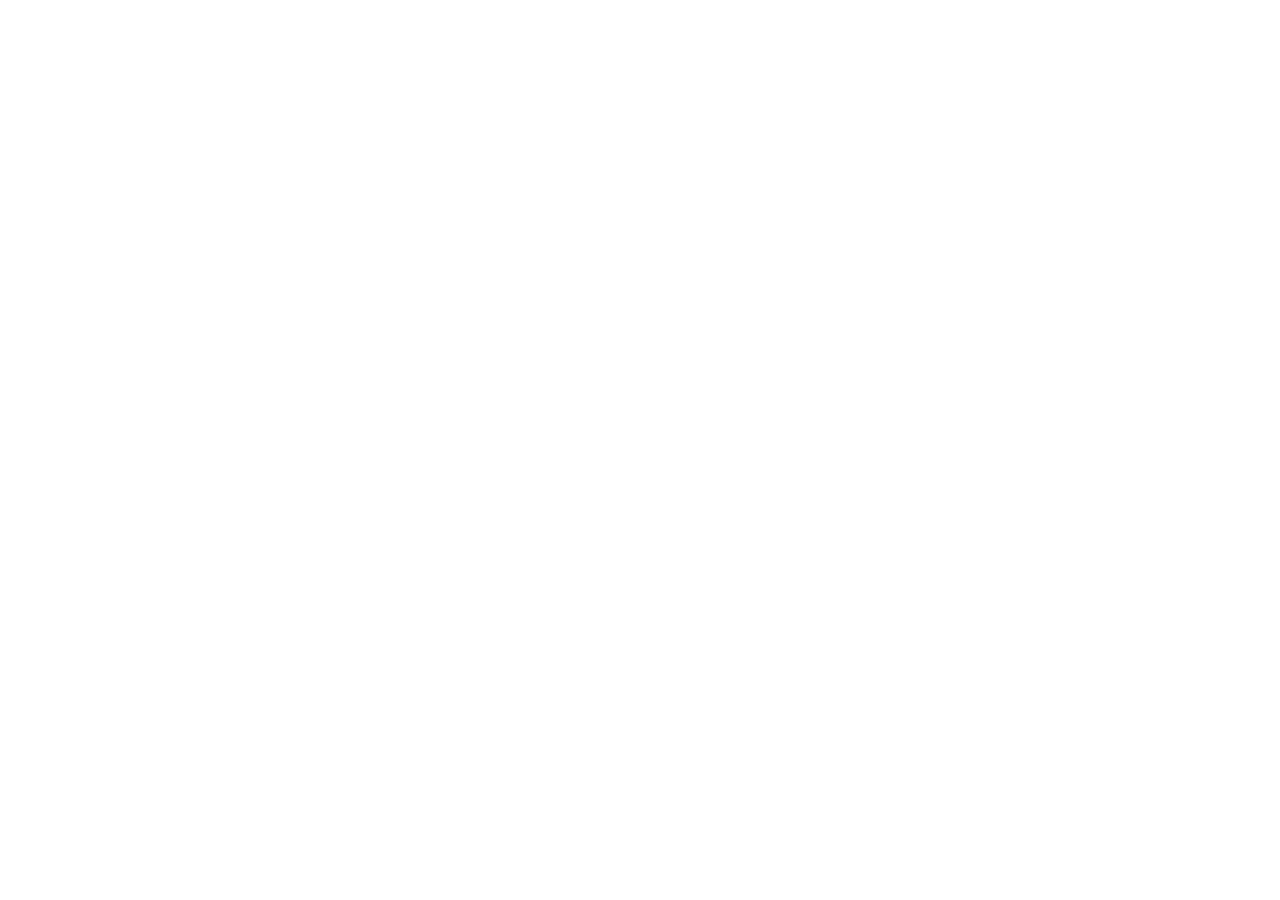
==== clipboard-landing-page-master/index.html @ 5b3d3be3 "Clipboard Landing page starter" ====
<!doctype html>
<html lang="en">
  <head>
    <meta charset="UTF-8" />
    <meta name="viewport" content="width=device-width, initial-scale=1.0" />
    <title>Clipboard Landing Page</title>
    <link rel="stylesheet" href="style.css" />
  </head>
  <body></body>
</html>
---- clipboard-landing-page-master/style.css ----
@import "main.css";
@import "mobile.main.css";

/* bai-jamjuree-regular - latin */
@font-face {
  font-display: swap;
  font-family: "Bai Jamjuree";
  font-style: normal;
  font-weight: 400;
  src: url("./fonts/bai-jamjuree-v13-latin-regular.woff2") format("woff2");
}
/* bai-jamjuree-600 - latin */
@font-face {
  font-display: swap;
  font-family: "Bai Jamjuree";
  font-style: normal;
  font-weight: 600;
  src: url("./fonts/bai-jamjuree-v13-latin-600.woff2") format("woff2");
}

:root {
  --green500: hsl(171, 66%, 44%);
  --blue100: hsl(233, 100%, 69%);
  --gray700: hsl(210, 10%, 33%);
  --gray500: hsl(201, 11%, 66%);
}

* {
  margin: unset;
  padding: unset;
  box-sizing: border-box;
}

html {
  font-size: 16px;
  font-family: "Bai Jamjuree", sans-serif;
}
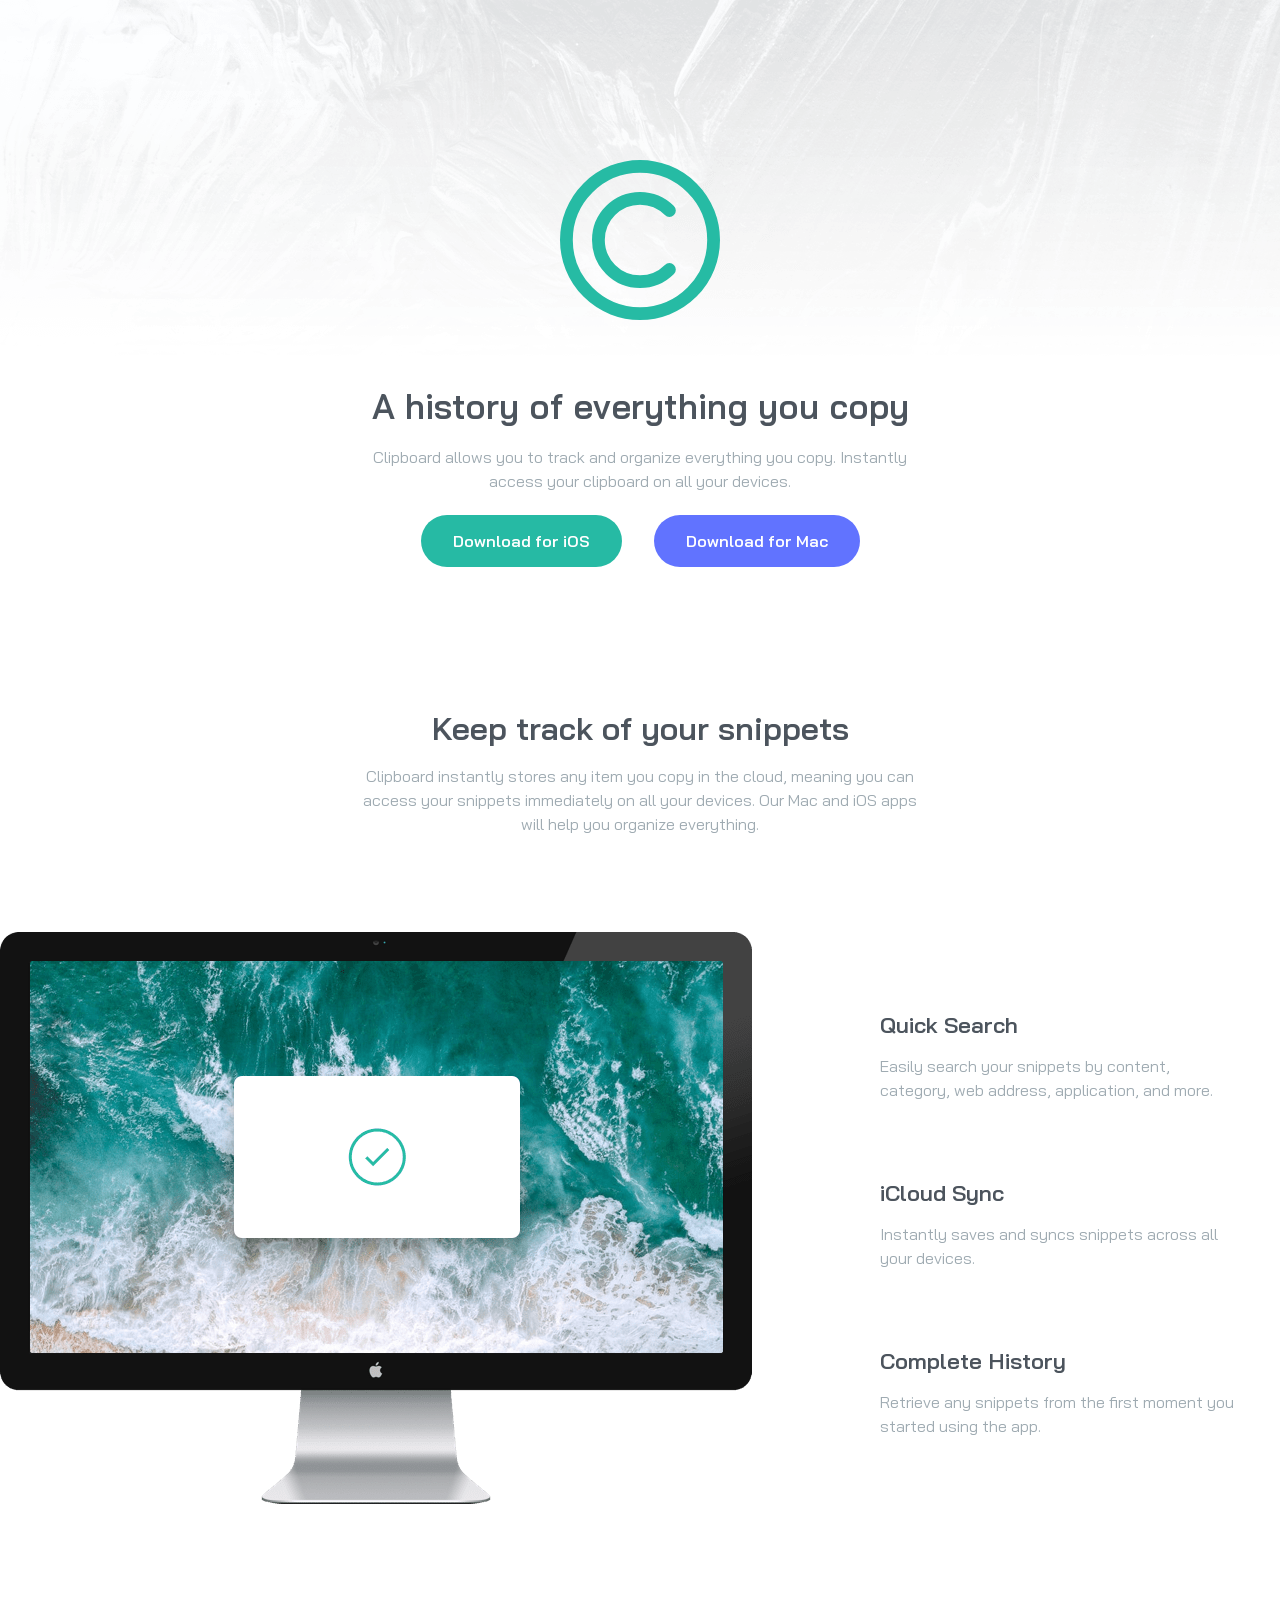
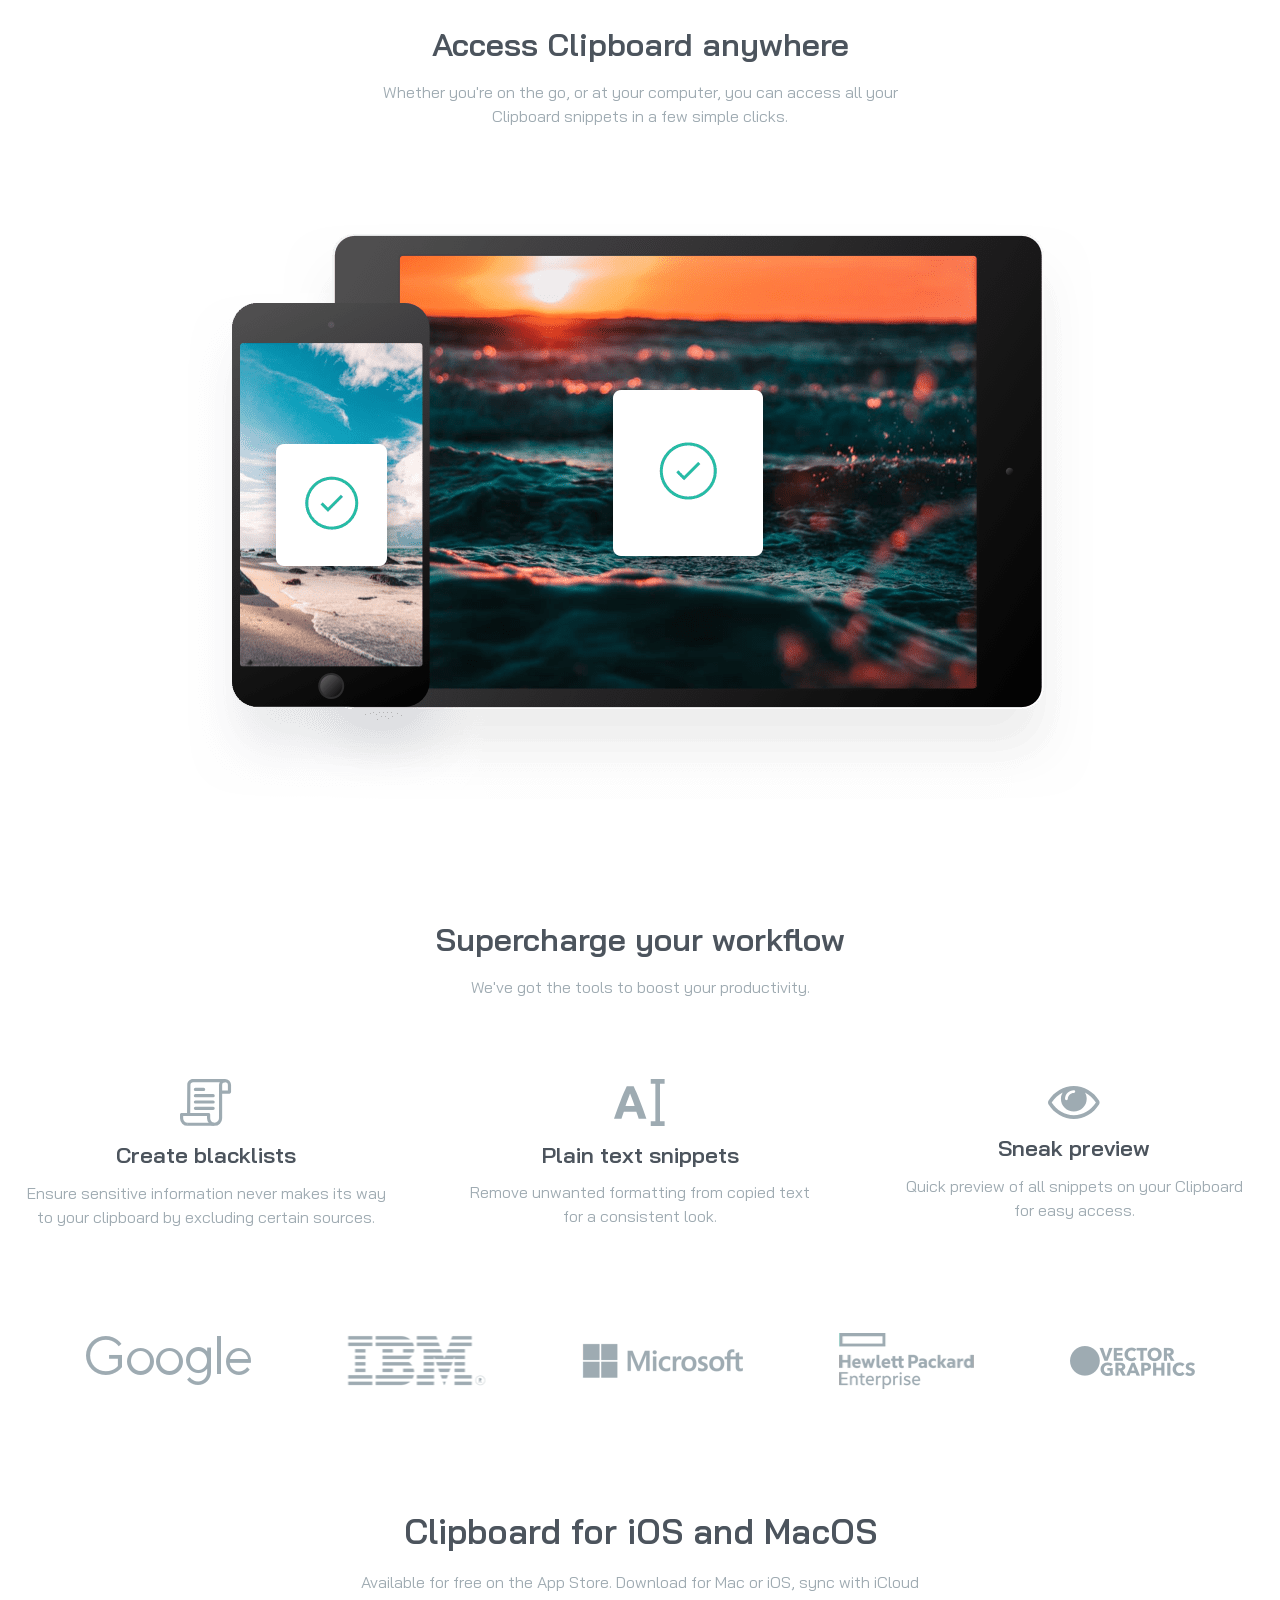
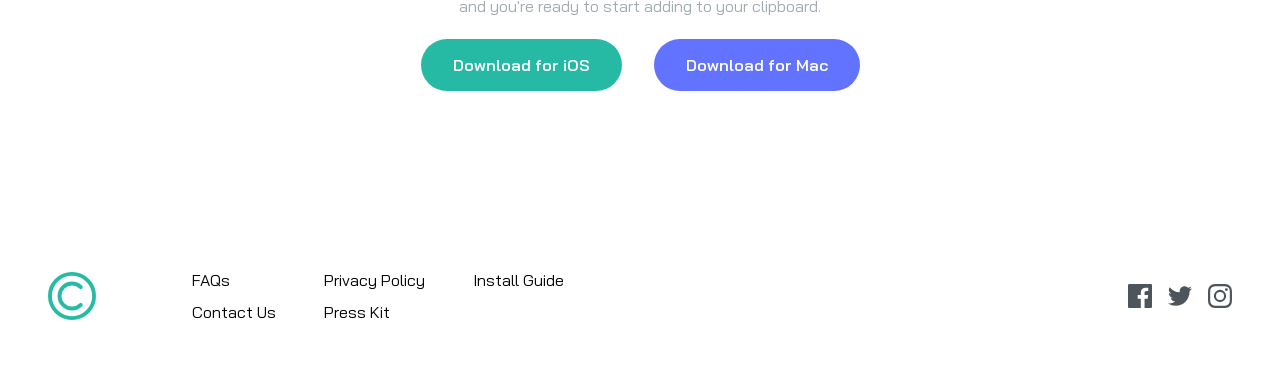
==== commit 5395988a: "Clipboard Landing Page" ====
--- a/clipboard-landing-page-master/index.html
+++ b/clipboard-landing-page-master/index.html
@@ -6,5 +6,163 @@
     <title>Clipboard Landing Page</title>
     <link rel="stylesheet" href="style.css" />
   </head>
-  <body></body>
+  <body>
+    <div id="root">
+      <section id="hero_section" class="container">
+        <img src="./images/logo.svg" alt="logo clipboard" class="logo" />
+
+        <div class="content hero-content">
+          <h1 class="base-heading">A history of everything you copy</h1>
+          <p class="description">
+            Clipboard allows you to track and organize everything you copy.
+            Instantly access your clipboard on all your devices.
+          </p>
+          <div class="control-buttons">
+            <button id="cta_download_ios" class="cta-button">
+              Download for iOS
+            </button>
+            <button id="cta_download_mac" class="cta-button">
+              Download for Mac
+            </button>
+          </div>
+        </div>
+      </section>
+      <section id="highlight_section">
+        <div class="container">
+          <h2 class="sub-base-heading">Keep track of your snippets</h1>
+          <p class="description">
+            Clipboard instantly stores any item you copy in the cloud, meaning
+            you can access your snippets immediately on all your devices. Our
+            Mac and iOS apps will help you organize everything.
+          </p>
+        </div>
+        <div class="highlight-container">
+          <img src="./images/image-computer.png" alt="computer illustration" class="highlight-illustration" />
+
+          <ul class="highlight-list">
+            <li class="highlight">
+              <div>
+                <h3 class="sub-base-heading-3">Quick Search</h3>
+                <p class="description highlight-content">
+                  Easily search your snippets by content,
+                  category, web address, application, and more.
+                </p>
+              </div>
+            </li>
+
+            <li class="highlight">
+              <div>
+                <h3 class="sub-base-heading-3">iCloud Sync</h3>
+                <p class="description highlight-content">
+                  Instantly saves and syncs snippets across all
+                  your devices.
+                </p>
+              </div>
+            </li>
+
+            <li class="highlight">
+              <div>
+                <h3 class="sub-base-heading-3">Complete History</h3>
+                <p class="description highlight-content">
+                  Retrieve any snippets from the first moment
+                  you started using the app.
+                </p>
+              </div>
+            </li>
+          </ul>
+        </div>
+      </section>
+      <section id="mockup_section">
+        <div class="container">
+          <h2 class="sub-base-heading">Access Clipboard anywhere</h1>
+          <p class="description">
+           Whether you're on the go, or at your computer, you can access all your Clipboard
+snippets in a few simple clicks.
+          </p>
+        </div>
+          <img src="./images/image-devices.png" alt="device images illustration" class="highlight-illustration" />
+      </section>
+      <section id="feature_section">
+        <div class="container">
+          <h2 class="sub-base-heading">Supercharge your workflow</h1>
+          <p class="description">
+           We've got the tools to boost your productivity.
+          </p>
+        </div>
+        <div class="features-container">
+          <div class="feature">
+            <img src="./images/icon-blacklist.svg" alt="blacklist" class="feature-ico">
+            <h3 class="sub-base-heading-3">
+              Create blacklists
+            </h3>
+            <p class="description">Ensure sensitive information never makes its
+way to your clipboard by excluding certain
+sources.</p>
+          </div>
+          <div class="feature">
+            <img src="./images/icon-text.svg" alt="text" class="feature-ico">
+            <h3 class="sub-base-heading-3">
+              Plain text snippets
+            </h3>
+            <p class="description">Remove unwanted formatting from copied text
+for a consistent look.</p>
+          </div>
+          <div class="feature">
+            <img src="./images/icon-preview.svg" alt="preview" class="feature-ico">
+            <h3 class="sub-base-heading-3">
+              Sneak preview
+            </h3>
+            <p class="description">Quick preview of all snippets on your Clipboard
+for easy access.</p>
+          </div>
+        </div>
+      </section>
+      <section id="clients_section">
+        <img src="./images/logo-google.png" alt="Google" class="client-icon">
+        <img src="./images/logo-ibm.png" alt="ibm" class="client-icon">
+        <img src="./images/logo-microsoft.png" alt="microsoft" class="client-icon">
+        <img src="./images/logo-hp.png" alt="logo-hp" class="client-icon">
+        <img src="./images/logo-vector-graphics.png" alt=vector graphics" class="client-icon">
+      </section>
+      <section id="cta_section" class="container">
+        <div class="content hero-content">
+          <h1 class="base-heading">Clipboard  for iOS and MacOS</h1>
+          <p class="description">
+            Available for free on the App Store. Download for Mac or iOS, sync with iCloud and
+you're ready to start adding to your clipboard.
+          </p>
+          <div class="control-buttons">
+            <button id="cta_download_ios" class="cta-button">
+              Download for iOS
+            </button>
+            <button id="cta_download_mac" class="cta-button">
+              Download for Mac
+            </button>
+          </div>
+        </div>
+      </section>
+
+      <footer>
+<img src="./images/logo.svg" alt="clipboard logo">
+
+<div class="important-links">
+  <ul>
+    <li>FAQs</li>
+    <li>Contact us</li>
+  </ul>
+  <ul>
+    <li>privacy policy</li>
+    <li>Press kit</li>
+  </ul>
+  <ul>
+    <li>Install Guide</li>
+  </ul>
+</div>
+
+<div class="social-links">
+  <img src="./images/icon-facebook.svg" alt="facebook" class="social-link"><img src="./images/icon-twitter.svg" alt="twitter" class="social-link"><img src="./images/icon-instagram.svg" alt="instagaram" class="social-link">
+</div>
+      </footer>
+    </div>
+  </body>
 </html>
